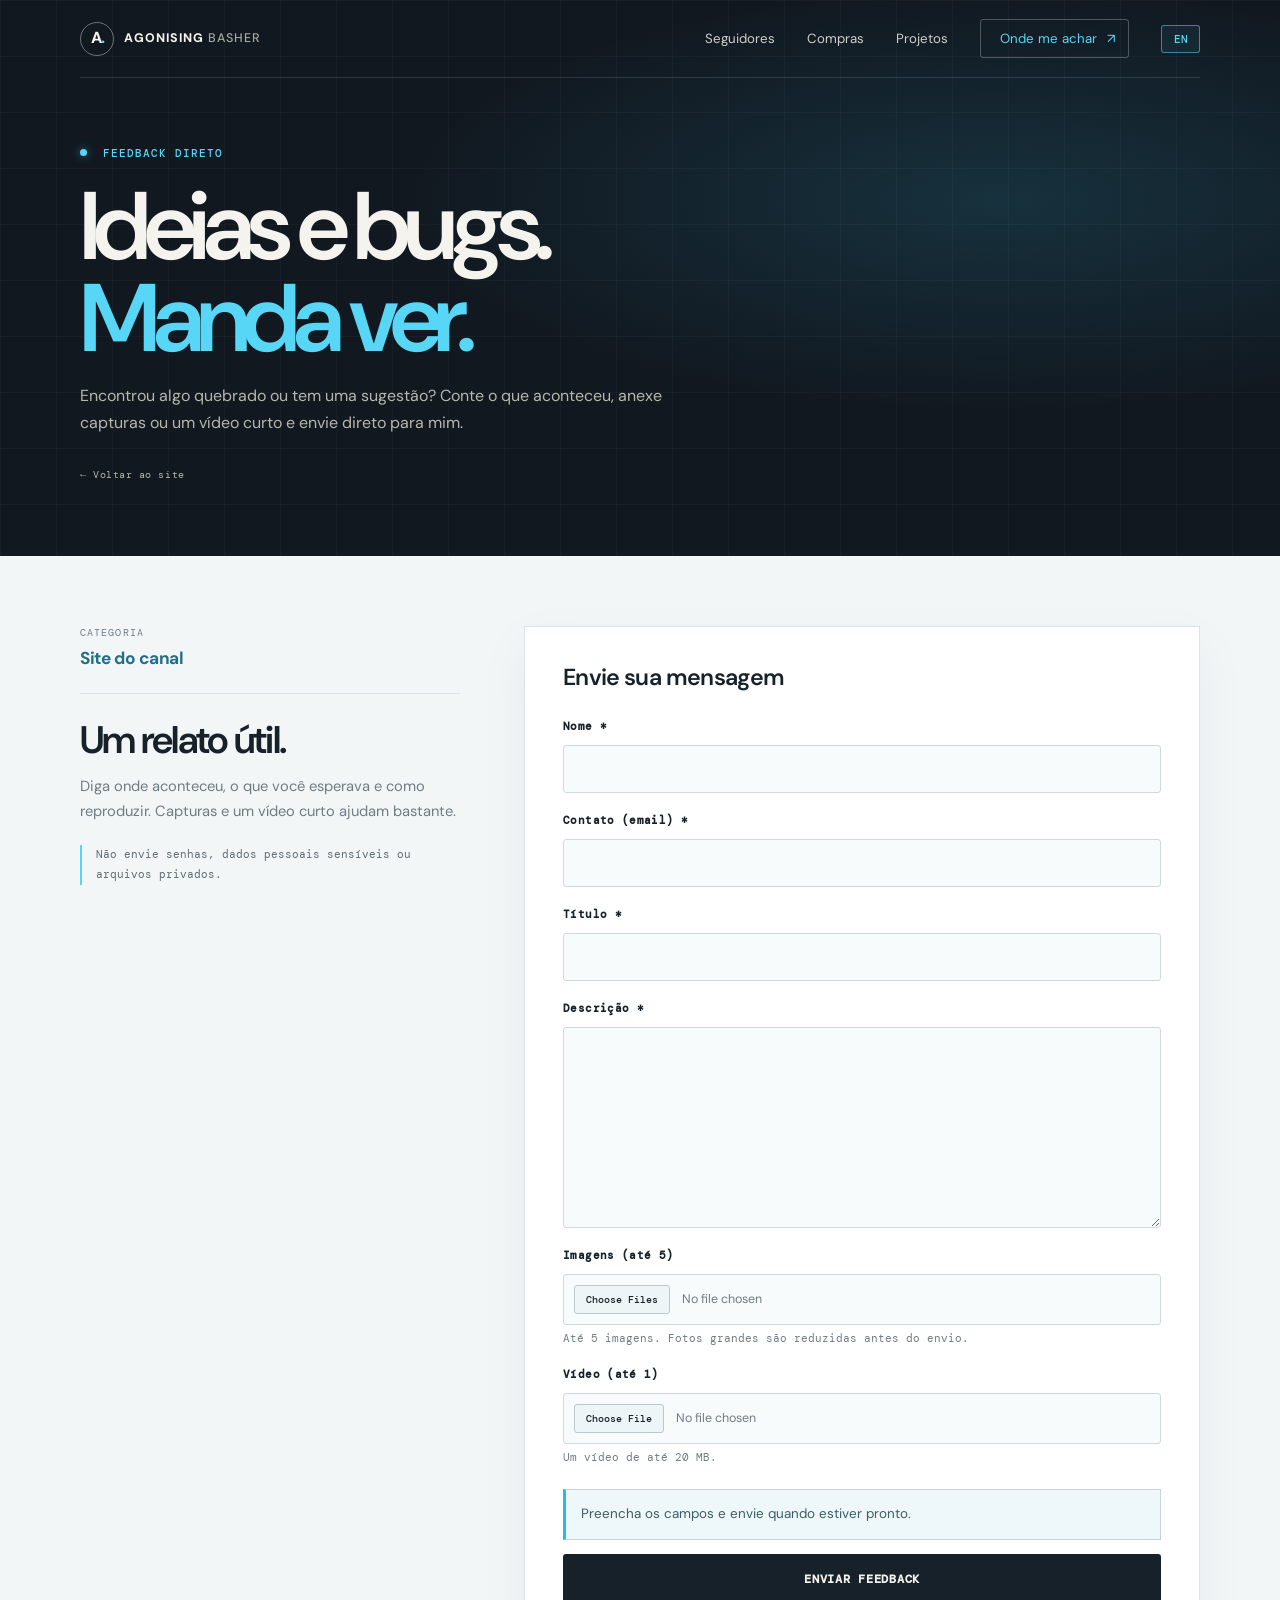
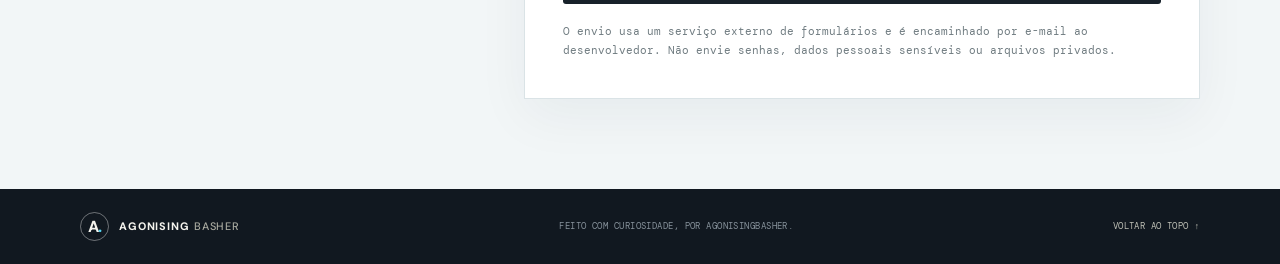
==== feedback.html @ 6082bfa1 "Site do canal: status e seguidores ao vivo, links das plataformas e area de compras O site e a entra" ====
<!doctype html>
<html lang="pt-BR">
<head>
  <meta charset="utf-8">
  <meta name="viewport" content="width=device-width, initial-scale=1">
  <meta name="theme-color" content="#111820">
  <meta name="description" content="Envie feedback, sugestões ou relatos de bugs do site do canal AgonisingBasher." data-i18n-content="feedbackMetaDescription">
  <title>Feedback e bugs | AgonisingBasher</title>
  <link rel="icon" type="image/png" sizes="300x300" href="assets/avatar-300x300.png">
  <link rel="apple-touch-icon" href="assets/avatar-300x300.png">
  <link rel="stylesheet" href="style.css">
  <link rel="stylesheet" href="twitch.css">
  <link rel="stylesheet" href="feedback.css">
  <script src="script.js" defer></script>
  <script src="feedback-form.js?v=2026.10.31.1" defer></script>
</head>
<body class="feedback-page">
  <header class="site-header">
    <div class="container header-inner">
      <a class="brand" href="index.html" data-lang-link aria-label="AgonisingBasher, início" data-i18n-aria-label="brandAria">
        <span class="brand-mark" aria-hidden="true">A<span>.</span></span>
        <span>AGONISING<span class="brand-light">BASHER</span></span>
      </a>
      <nav class="main-nav" aria-label="Navegação principal" data-i18n-aria-label="navLabel">
        <a href="index.html#meta" data-lang-link data-i18n="navGoal">Seguidores</a>
        <a href="index.html#compras" data-lang-link data-i18n="navShop">Compras</a>
        <a href="index.html#portfolio" data-lang-link data-i18n="navPortfolio">Projetos</a>
        <a class="nav-contact" href="index.html#conectar" data-lang-link><span data-i18n="navConnect">Onde me achar</span> <span aria-hidden="true">↗</span></a>
        <button class="language-toggle" type="button" data-lang-toggle aria-label="Switch to English" title="Switch to English">EN</button>
      </nav>
    </div>
  </header>

  <main>
    <section class="feedback-hero">
      <div class="container">
        <p class="eyebrow"><span class="status-dot"></span> <span data-i18n="feedbackEyebrow">FEEDBACK DIRETO</span></p>
        <h1 data-i18n="feedbackHeading">Ideias e bugs.<br><span>Manda ver.</span></h1>
        <p class="hero-description" data-i18n="feedbackIntro">Encontrou algo quebrado ou tem uma sugestão? Conte o que aconteceu, anexe capturas ou um vídeo curto e envie direto para mim.</p>
        <a class="feedback-back" href="index.html" data-lang-link data-i18n="feedbackBack">← Voltar ao site</a>
      </div>
    </section>

    <section class="feedback-body">
      <div class="container feedback-grid">
        <aside class="feedback-aside">
          <p class="feedback-category"><span data-i18n="feedbackCategoryLabel">Categoria</span><strong id="feedback-category-value">Site do canal</strong></p>
          <h2 data-i18n="feedbackAsideTitle">Um relato útil.</h2>
          <p data-i18n="feedbackAsideText">Diga onde aconteceu, o que você esperava e como reproduzir. Capturas e um vídeo curto ajudam bastante.</p>
          <p class="feedback-aside-note" data-i18n="feedbackAsideNote">Não envie senhas, dados pessoais sensíveis ou arquivos privados.</p>
        </aside>

        <form id="feedback-form" class="feedback-form" method="post" enctype="multipart/form-data" action="#">
          <h2 data-i18n="feedbackFormTitle">Envie sua mensagem</h2>
          <input type="hidden" name="category" id="feedback-category" value="Site do canal">
          <input type="hidden" name="language" id="feedback-language" value="Português (Brasil)">
          <div class="feedback-honeypot" aria-hidden="true">
            <label for="feedback-website">Website</label>
            <input id="feedback-website" name="website" type="text" tabindex="-1" autocomplete="off">
          </div>

          <label for="feedback-name" data-i18n="feedbackNameLabel">Nome *</label>
          <input id="feedback-name" name="name" type="text" autocomplete="name" maxlength="120" required>

          <label for="feedback-email" data-i18n="feedbackEmailLabel">Contato (email) *</label>
          <input id="feedback-email" name="email" type="email" autocomplete="email" maxlength="254" required>

          <label for="feedback-title" data-i18n="feedbackTitleLabel">Título *</label>
          <input id="feedback-title" name="title" type="text" maxlength="160" required>

          <label for="feedback-description" data-i18n="feedbackDescriptionLabel">Descrição *</label>
          <textarea id="feedback-description" name="description" rows="7" maxlength="10000" required></textarea>

          <label for="feedback-images" data-i18n="feedbackImagesLabel">Imagens (até 5)</label>
          <input id="feedback-images" name="attachments[]" type="file" accept="image/*" multiple aria-describedby="feedback-images-hint">
          <small class="feedback-hint" id="feedback-images-hint" data-i18n="feedbackImagesHint">Até 5 imagens. Fotos grandes são reduzidas antes do envio.</small>

          <label for="feedback-video" data-i18n="feedbackVideoLabel">Vídeo (até 1)</label>
          <input id="feedback-video" name="attachments[]" type="file" accept="video/*" aria-describedby="feedback-video-hint">
          <small class="feedback-hint" id="feedback-video-hint" data-i18n="feedbackVideoHint">Um vídeo de até 20 MB.</small>

          <progress class="feedback-progress" id="feedback-progress" max="100" value="0" hidden></progress>
          <p id="feedback-status" class="feedback-status" role="status" aria-live="polite" data-state="info">Preencha os campos e envie quando estiver pronto.</p>
          <button class="feedback-submit" type="submit" data-i18n="feedbackSubmit">Enviar feedback</button>
          <p class="feedback-privacy" data-i18n="feedbackPrivacy">O envio usa um serviço externo de formulários e é encaminhado por e-mail ao desenvolvedor. Não envie senhas, dados pessoais sensíveis ou arquivos privados.</p>
        </form>
      </div>
    </section>
  </main>

  <footer class="site-footer">
    <div class="container footer-inner">
      <a class="brand footer-brand" href="index.html" data-lang-link><span class="brand-mark" aria-hidden="true">A<span>.</span></span><span>AGONISING<span class="brand-light">BASHER</span></span></a>
      <span data-i18n="footerCredit">FEITO COM CURIOSIDADE, POR AGONISINGBASHER.</span>
      <a class="footer-feedback" href="index.html" data-lang-link data-i18n="backToTop">VOLTAR AO TOPO ↑</a>
    </div>
  </footer>
</body>
</html>
---- style.css ----
@import url("https://fonts.googleapis.com/css2?family=DM+Mono:wght@400;500&family=DM+Sans:wght@400;500;600;700;800&display=swap");

:root {
  color-scheme: light;
  --ink: #17212a;
  --paper: #f2f6f7;
  --muted: #707c81;
  --line: #dae3e6;
  --cyan: #57d7f5;
  --green: #236d87;
  --mono: "DM Mono", "Courier New", monospace;
  --sans: "DM Sans", "Segoe UI", sans-serif;

  /* Medido nas artes do canal (amostragem de pixels), nao chute. */
  --ag-neon: #23DBF3;
  --ag-neon-bright: #1BEBFB;
  --ag-neon-deep: #2BA3E3;
  --ag-navy: #1B2333;
  --ag-navy-2: #333B53;
  --ag-navy-3: #43536B;
  --ag-void: #0E0E10;
  --ag-on-void: #EFEFF1;
  --ag-offline-paper: #E3E3DB;
  --ag-purple: #9147FF;
  --ag-purple-soft: #BF94FF;

  /* Apelidos de banda. Os padroes SAO os valores claros, entao qualquer
     secao sem classe de banda renderiza identica ao original. */
  --band-bg: var(--paper);
  --band-fg: var(--ink);
  --band-muted: var(--muted);
  --band-hairline: var(--line);
  --band-accent: var(--cyan);
  --band-grid: #17212a0a;
  --band-fill: #fbfdfd;
}

.band--dark {
  --band-bg: #111820;
  --band-fg: #f4f3ed;
  --band-muted: #a8b2c4;
  --band-hairline: #ffffff22;
  --band-accent: var(--ag-neon);
  --band-grid: #ffffff08;
  --band-fill: #161d27;
  background: var(--band-bg);
  color: var(--band-fg);
}

.band--navy {
  --band-bg: var(--ag-navy);
  --band-fg: var(--ag-on-void);
  --band-muted: #a8b2c4;
  --band-hairline: #ffffff22;
  --band-accent: var(--ag-neon-bright);
  --band-grid: #ffffff08;
  --band-fill: var(--ag-navy-2);
  background: var(--band-bg);
  color: var(--band-fg);
}

* { box-sizing: border-box; }
html { scroll-behavior: smooth; scroll-padding-top: 76px; }
body { margin: 0; background: var(--paper); color: var(--ink); font-family: var(--sans); line-height: 1.65; }
a { color: inherit; }
a:focus-visible { outline: 3px solid #28bce5; outline-offset: 4px; }
img { max-width: 100%; }
.container { width: min(1120px, calc(100% - 48px)); margin-inline: auto; }
.site-header { position: absolute; z-index: 2; top: 0; right: 0; left: 0; color: #f4f3ed; }
.header-inner, .main-nav, .brand { display: flex; align-items: center; }
.header-inner { min-height: 78px; justify-content: space-between; border-bottom: 1px solid #ffffff20; }
.brand { gap: 10px; color: inherit; font-size: .78rem; font-weight: 800; letter-spacing: .08em; text-decoration: none; }
.brand-mark { display: inline-flex; width: 34px; height: 34px; align-items: center; justify-content: center; border: 1px solid #ffffff62; border-radius: 50%; font-size: 1rem; letter-spacing: -.08em; }
.brand-mark span { color: var(--cyan); }
.brand-light { margin-left: 4px; color: #a8a99f; font-weight: 500; }
.main-nav { gap: 32px; font-size: .83rem; }
.main-nav a { color: #d0d0c9; text-decoration: none; transition: color .2s ease; }
.main-nav a:hover { color: var(--cyan); }
.main-nav .nav-contact { padding: 8px 13px; border: 1px solid #ffffff42; border-radius: 3px; color: #fff; }
.nav-contact span { margin-left: 6px; color: var(--cyan); }
.main-nav .language-toggle { min-width: 39px; padding: 6px 8px; border: 1px solid #57d7f588; border-radius: 3px; background: #57d7f510; color: var(--cyan); cursor: pointer; font: 500 .7rem var(--mono); transition: background .2s ease, color .2s ease; }
.main-nav .language-toggle:hover { background: var(--cyan); color: #10212a; }
.main-nav .language-toggle:focus-visible { outline: 2px solid var(--cyan); outline-offset: 3px; }
.hero { position: relative; overflow: hidden; min-height: 645px; padding: 146px 0 0; background: var(--band-bg); color: var(--band-fg); }
.hero::after { position: absolute; inset: 0; background: radial-gradient(ellipse at 72% 43%, #38c9ef20, transparent 40%); content: ""; pointer-events: none; }
.hero-grid { position: absolute; inset: 0; background-image: linear-gradient(#ffffff08 1px, transparent 1px), linear-gradient(90deg, #ffffff08 1px, transparent 1px); background-size: 56px 56px; mask-image: linear-gradient(90deg, transparent, #000 55%, #000); opacity: .5; }
.hero-inner { position: relative; z-index: 1; display: grid; grid-template-columns: 1fr .88fr; align-items: center; gap: 38px; min-height: 405px; }
.hero-band { background: var(--band-bg); color: var(--band-fg); }
.eyebrow { margin: 0; color: var(--band-accent); font: 500 .7rem/1.6 var(--mono); letter-spacing: .09em; text-transform: uppercase; }
.status-dot { display: inline-block; width: 7px; height: 7px; margin: 0 8px 1px 0; border-radius: 50%; background: var(--band-accent); box-shadow: 0 0 10px #57d7f588; }
.band--dark .status-dot, .band--navy .status-dot { box-shadow: 0 0 10px #23dbf388; }
h1, h2, h3, p { margin-top: 0; }
.hero h1 { margin: 20px 0 18px; font-size: clamp(3.5rem, 7.3vw, 6rem); font-weight: 600; letter-spacing: -.075em; line-height: .98; }
.hero h1 span { color: var(--band-accent); }
.hero-description { max-width: 420px; margin-bottom: 29px; color: #b7b8ad; font-size: 1.05rem; }
.hero-actions { display: flex; align-items: center; gap: 25px; }
.button { display: inline-flex; min-height: 46px; align-items: center; justify-content: center; gap: 14px; padding: 10px 16px; border: 1px solid transparent; border-radius: 3px; font-size: .83rem; font-weight: 700; text-decoration: none; transition: transform .2s ease, background .2s ease; }
.button:hover { transform: translateY(-2px); }
.button-primary { background: var(--cyan); color: #10212a; }
.button-primary:hover { background: #86e8fa; }
.text-link { color: #d6d6ce; font-size: .82rem; text-decoration: none; }
.text-link span { margin-left: 5px; color: var(--band-accent); }
.hero-art { position: relative; display: grid; min-height: 380px; place-items: center; }
.art-orbit { position: absolute; width: 310px; height: 310px; border: 1px solid #57d7f526; border-radius: 50%; }
.orbit-two { width: 390px; height: 390px; border-color: #ffffff12; }
.art-card { position: relative; z-index: 1; width: min(100%, 350px); padding: 19px 20px 14px; border: 1px solid #ffffff2c; border-radius: 4px; background: #1a1c17ed; box-shadow: 0 24px 80px #0008; transform: rotate(2deg); }
.art-card-label, .art-card-footer { display: flex; justify-content: space-between; color: #909188; font: .65rem var(--mono); letter-spacing: .06em; }
.art-card-label span { color: #f18472; }
.art-terminal { padding: 29px 0 30px; font: .75rem/2.2 var(--mono); }
.art-terminal p { margin: 0; color: #dadbd0; }
.art-terminal p > span:first-child { margin-right: 14px; color: #73766b; }
.terminal-ok { color: var(--band-accent); }
.art-terminal .terminal-result { padding-top: 7px; color: var(--band-accent); }
.terminal-arrow { margin-right: 7px; }
.cursor { display: inline-block; width: 6px; height: 12px; margin-left: 5px; background: var(--band-accent); vertical-align: -2px; animation: blink 1.1s steps(2, start) infinite; }
@keyframes blink { to { visibility: hidden; } }
.art-card-footer { padding-top: 12px; border-top: 1px solid #ffffff20; font-size: .57rem; }
.art-sticker { position: absolute; z-index: 1; right: -3px; bottom: 31px; display: grid; width: 102px; height: 102px; align-content: center; justify-items: center; border: 1px solid #111820; border-radius: 50%; background: var(--band-accent); color: var(--ink); font-size: .7rem; line-height: 1.4; text-align: center; transform: rotate(10deg); }
.art-sticker strong { font-size: .75rem; }
.art-spark { position: absolute; color: var(--band-accent); }
.spark-one { top: 31px; right: 55px; font-size: 2rem; }
.spark-two { bottom: 67px; left: 17px; font-size: 1.8rem; }
.art-coordinate { position: absolute; top: 12px; left: -5px; color: #77796d; font: .57rem var(--mono); }
.hero-bottom { position: relative; z-index: 1; display: flex; min-height: 65px; align-items: center; justify-content: space-between; border-top: 1px solid var(--band-hairline); color: #888a80; font: .6rem var(--mono); letter-spacing: .08em; }
.hero-bottom a { color: #c3c4ba; text-decoration: none; }
.hero-bottom a span { margin-left: 8px; color: var(--band-accent); }
.section-pad { padding: 105px 0; }
.projects { background: var(--paper); }
.section-heading { display: flex; align-items: end; justify-content: space-between; gap: 45px; margin-bottom: 37px; }
.eyebrow-dark { color: #247c98; }
h2 { margin: 10px 0 0; font-size: clamp(2.1rem, 4vw, 3.25rem); font-weight: 600; letter-spacing: -.06em; line-height: 1.1; }
.heading-period { color: #229ac0; }
.section-intro { max-width: 345px; margin: 0 0 5px; color: var(--muted); font-size: .9rem; }
.project-grid { display: grid; grid-template-columns: repeat(2, minmax(0, 1fr)); gap: 22px; }
.project-card { overflow: hidden; border: 1px solid var(--line); border-radius: 5px; background: #fbfdfd; }
.project-image { position: relative; display: block; overflow: hidden; height: 250px; background: #252a20; }
.project-image img { display: block; width: 100%; height: 100%; object-fit: cover; transition: transform .45s ease; }
.project-image:hover img { transform: scale(1.04); }
.project-image::after { position: absolute; inset: 45% 0 0; background: linear-gradient(transparent, #1118); content: ""; }
.project-image-tag { position: absolute; z-index: 1; bottom: 15px; left: 17px; padding: 5px 8px; background: #111820db; color: #f4f3ed; font: .58rem var(--mono); letter-spacing: .07em; }
.image-arrow { position: absolute; z-index: 1; top: 14px; right: 14px; display: grid; width: 34px; height: 34px; place-items: center; border: 1px solid #ffffff8c; border-radius: 50%; background: #1118204a; color: white; }
.project-content { padding: 21px 21px 18px; }
.project-meta { display: flex; align-items: center; justify-content: space-between; gap: 10px; color: #85867d; font: .58rem var(--mono); letter-spacing: .04em; }
.project-status { display: inline-flex; align-items: center; gap: 6px; }
.project-status .status-indicator { width: 6px; height: 6px; flex: 0 0 6px; border-radius: 50%; }
.status-progress .status-indicator { background: #d49c38; }
.status-active .status-indicator { background: #71944a; }
.project-content h3 { margin: 17px 0 9px; font-size: 1.5rem; font-weight: 600; letter-spacing: -.05em; }
.project-content h3 span { color: #74756c; font-size: 1rem; font-weight: 400; }
.project-content > p { min-height: 74px; margin-bottom: 17px; color: #717269; font-size: .83rem; line-height: 1.7; }
.project-bottom { display: flex; flex-wrap: wrap; align-items: center; justify-content: space-between; gap: 12px; padding-top: 14px; border-top: 1px solid var(--line); }
.tag-list { display: flex; flex-wrap: wrap; gap: 6px; }
.tag-list span { padding: 4px 7px; border: 1px solid #e3e3d9; border-radius: 2px; color: #696b60; font: .58rem var(--mono); }
.project-link { color: #3d5129; font-size: .77rem; font-weight: 700; text-decoration: none; }
.project-link span { margin-left: 4px; }
.next-project { display: flex; align-items: center; gap: 16px; margin-top: 20px; padding: 17px 20px; border: 1px dashed #c7c9bb; border-radius: 4px; color: #76786f; font-size: .78rem; text-decoration: none; transition: border-color .2s ease, background .2s ease; }
.next-project:hover { border-color: #879c59; background: #ffffff80; }
.next-icon { display: grid; width: 34px; height: 34px; flex: 0 0 auto; place-items: center; border: 1px solid #d7d9cd; border-radius: 50%; color: #677b46; font-size: 1.1rem; }
.next-project strong { color: var(--ink); font-weight: 700; }
.next-arrow { margin-left: auto; color: #677b46; }
.about { background: #e8f0f2; }
.about-layout { display: grid; grid-template-columns: .85fr 1fr; align-items: center; gap: 90px; }
.about-visual { position: relative; display: grid; min-height: 370px; place-items: center; }
.about-circle { position: absolute; width: 270px; height: 270px; border-radius: 50%; }
.circle-back { border: 1px solid #75835c66; transform: translate(23px, -15px); }
.circle-front { overflow: hidden; display: flex; align-items: center; justify-content: center; border: 4px solid #f2f6f7; background: #20b8e3; box-shadow: 0 0 0 1px #50cce7; }
.profile-image { display: block; width: 100%; height: 100%; object-fit: cover; }
.about-orbit-label { position: absolute; top: 20px; left: 0; color: #7c826f; font: .59rem var(--mono); letter-spacing: .04em; transform: rotate(-9deg); }
.about-cross { position: absolute; right: 23px; bottom: 17px; color: #2486a4; font-size: 2rem; }
.about-copy h2 { margin: 14px 0 19px; }
.about-copy > p:not(.eyebrow) { color: #73746b; font-size: .87rem; }
.about-copy .about-lead { color: #3e4038 !important; font-size: 1.03rem !important; font-weight: 600; }
.about-interests { display: flex; flex-wrap: wrap; align-items: start; gap: 12px 24px; margin-top: 25px; padding-top: 17px; border-top: 1px solid #d0d1c5; }
.about-interests > span { color: #77796f; font: .6rem var(--mono); letter-spacing: .06em; }
.about-interests div { display: flex; flex-wrap: wrap; gap: 7px; }
.about-interests b { padding: 4px 8px; border: 1px solid #cdd0c2; border-radius: 2px; color: #515448; font-size: .65rem; font-weight: 500; }
/* O fundo vem da classe de banda (.band--navy), nao mais hardcoded aqui:
   como .connect vinha depois das bandas no arquivo, ela vencia o cascade. */
.connect { color: var(--band-fg); }
.connect-inner { max-width: 720px; }
.connect h2 { margin-top: 16px; font-size: clamp(2.25rem, 5.4vw, 4.2rem); }
.connect h2 > span { color: var(--band-accent); }
.connect-copy { margin: 17px 0 31px; color: var(--band-muted); font-size: .9rem; }
.social-links { border-top: 1px solid var(--band-hairline); }
.social-links a { display: flex; justify-content: space-between; gap: 20px; padding: 14px 2px; border-bottom: 1px solid var(--band-hairline); color: var(--band-muted); font-size: .8rem; text-decoration: none; transition: color .2s ease, padding .2s ease; }
.social-links a:hover { padding-inline: 7px; color: var(--band-accent); }
.social-links a > span:first-child { color: var(--band-fg); font-weight: 600; }
.social-links b { margin-left: 8px; color: var(--band-accent); font-weight: 400; }
.site-footer { background: #111820; color: #87929b; }
.footer-inner { display: flex; min-height: 75px; align-items: center; justify-content: space-between; gap: 20px; font: .55rem var(--mono); letter-spacing: .05em; }
.footer-brand { color: #f4f3ed; font-family: var(--sans); font-size: .68rem; }
.footer-brand .brand-mark { width: 29px; height: 29px; }
.footer-inner > a:last-child { color: #bfc0b6; text-decoration: none; }
.footer-feedback { color: var(--cyan); text-decoration: none; }
.footer-feedback:hover { text-decoration: underline; }
.feedback-invite { margin: 26px 0 0; color: #9b9c93; font-size: .82rem; }
.feedback-invite a { color: var(--cyan); font-weight: 600; text-underline-offset: 4px; }

@media (max-width: 800px) {
  .hero { min-height: auto; padding-top: 125px; }
  .hero-inner { grid-template-columns: 1fr .8fr; gap: 15px; }
  .hero h1 { font-size: clamp(3.1rem, 8vw, 4.7rem); }
  .art-orbit { width: 230px; height: 230px; }
  .orbit-two { width: 285px; height: 285px; }
  .art-card { padding-inline: 15px; }
  .about-layout { gap: 45px; }
  .project-image { height: 205px; }
  .project-content { padding: 17px; }
}

@media (max-width: 620px) {
  html { scroll-padding-top: 20px; }
  .container { width: min(100% - 36px, 460px); }
  .header-inner { min-height: 68px; flex-wrap: wrap; gap: 7px; padding: 10px 0; }
  .brand { gap: 7px; font-size: .66rem; }
  .brand-mark { width: 30px; height: 30px; }
  .main-nav { width: 100%; justify-content: space-between; gap: 6px; font-size: .7rem; }
  .main-nav .nav-contact { padding: 5px 8px; }
  .main-nav .language-toggle { min-width: 34px; padding-inline: 5px; }
  .hero { padding-top: 115px; }
  .hero-inner { grid-template-columns: 1fr; gap: 0; }
  .hero h1 { font-size: clamp(3.35rem, 13vw, 5rem); }
  .hero-description { max-width: 350px; font-size: .95rem; }
  .hero-art { min-height: 300px; margin-top: 14px; }
  .art-card { width: min(85%, 340px); }
  .art-orbit { width: 240px; height: 240px; }
  .orbit-two { width: 300px; height: 300px; }
  .art-sticker { right: 1px; bottom: 22px; width: 85px; height: 85px; }
  .art-coordinate { top: 1px; left: 3px; }
  .hero-bottom { min-height: 57px; font-size: .51rem; }
  .section-pad { padding: 73px 0; }
  .section-heading { display: block; margin-bottom: 25px; }
  .section-intro { margin-top: 13px; }
  .project-grid { grid-template-columns: 1fr; gap: 15px; }
  .project-image { height: clamp(195px, 58vw, 270px); }
  .project-content > p { min-height: 0; }
  .next-project { padding: 14px 12px; font-size: .72rem; }
  .about-layout { grid-template-columns: 1fr; gap: 33px; }
  .about-visual { min-height: 285px; }
  .about-circle { width: 220px; height: 220px; }
  .about-caption { bottom: 29px; }
  .about-orbit-label { top: 4px; left: 7px; }
  .about-cross { right: 22px; bottom: 2px; }
  .connect h2 { font-size: clamp(2.15rem, 10vw, 3.2rem); }
  .footer-inner { min-height: 85px; flex-wrap: wrap; justify-content: space-between; gap: 8px 12px; padding-block: 16px; }
  .footer-inner > span { order: 1; width: 100%; font-size: .5rem; }
  .footer-brand { order: 0; }
  .footer-inner > a:last-child { order: 0; }
}

@media (max-width: 370px) {
  .container { width: calc(100% - 28px); }
  .brand { font-size: .59rem; }
  .hero-actions { flex-wrap: wrap; gap: 15px; }
  .project-meta { font-size: .51rem; }
}

@media (prefers-reduced-motion: reduce) {
  html { scroll-behavior: auto; }
  *, *::before, *::after { animation-duration: .01ms !important; animation-iteration-count: 1 !important; scroll-behavior: auto !important; transition-duration: .01ms !important; }
}
---- twitch.css ----
/* Componentes do hub do canal. Nada aqui redeclara os tokens do portfólio:
   consome --band-*, cujo padrao e a banda clara. */

/* ---- avatar ---- */
.ag-avatar {
  position: relative;
  display: grid;
  width: 236px;
  height: 236px;
  place-items: center;
}
.ag-avatar-ring {
  position: absolute;
  inset: 0;
  border: 1px solid color-mix(in srgb, var(--band-accent) 34%, transparent);
  border-radius: 50%;
}
.ag-avatar-ring.is-inner {
  inset: 18px;
  border-color: color-mix(in srgb, var(--band-accent) 18%, transparent);
}
.ag-avatar img {
  position: relative;
  z-index: 1;
  width: 168px;
  height: 168px;
  border: 3px solid var(--band-bg);
  border-radius: 50%;
  object-fit: cover;
  box-shadow: 0 0 0 1px var(--band-accent), 0 0 34px color-mix(in srgb, var(--band-accent) 45%, transparent);
  background: var(--ag-navy-2);
}

/* ---- badge de status ---- */
.ag-live-badge {
  display: inline-flex;
  align-items: center;
  gap: 9px;
  padding: 6px 11px;
  border: 1px solid var(--band-hairline);
  border-radius: 3px;
  font: 500 .68rem var(--mono);
  letter-spacing: .08em;
  text-transform: uppercase;
}
.ag-live-state { display: inline-flex; align-items: center; gap: 8px; }
.ag-live-state::before {
  width: 7px;
  height: 7px;
  border-radius: 50%;
  content: "";
  background: var(--band-muted);
}
/* Sem atributo (JS morto ou file://) o padrao visivel e OFFLINE. */
.ag-live-state.is-live, .ag-live-state.is-unknown { display: none; }
html[data-live-state="live"] .ag-live-state.is-live { display: inline-flex; }
html[data-live-state="live"] .ag-live-state.is-offline,
html[data-live-state="unknown"] .ag-live-state.is-offline { display: none; }
html[data-live-state="unknown"] .ag-live-state.is-unknown { display: inline-flex; }

.ag-live-state.is-live::before { background: var(--ag-neon); box-shadow: 0 0 10px var(--ag-neon); }
.ag-live-state.is-offline::before { background: var(--band-muted); }
.ag-live-state.is-unknown::before { background: #b98a3c; }

.ag-live-value { color: var(--band-accent); }
.ag-live-value:empty { display: none; }

/* So o rotulo "AO VIVO" pulsa; com movimento reduzido ele fica estatico. */
@media (prefers-reduced-motion: no-preference) {
  .ag-live-state.is-live { animation: ag-pulse 2.4s ease-in-out infinite; }
  @keyframes ag-pulse { 50% { opacity: .72; } }
}

/* ---- fundo da arte offline ---- */
.ag-offline-backdrop {
  position: absolute;
  inset: 0;
  background: url("assets/channel-offline-1920x1080.jpg") center 38% / cover no-repeat;
  opacity: .22;
  pointer-events: none;
}
html[data-live-state="live"] .ag-offline-backdrop,
html[data-live-state="unknown"] .ag-offline-backdrop { display: none; }

/* ---- faixa-banner (a costura entre dark e claro) ---- */
.ag-banner { margin: 0; padding: 0; }
.ag-banner img {
  display: block;
  width: 100%;
  height: auto;
  aspect-ratio: 1920 / 480;
  max-height: 340px;
  object-fit: cover;
}

/* ---- medidor de meta ---- */
.ag-meter { display: grid; gap: 13px; }
.ag-meter-numbers { display: flex; flex-wrap: wrap; align-items: baseline; gap: 10px 22px; }
.ag-meter-count { font: 500 clamp(2.4rem, 6vw, 4.2rem)/1 var(--mono); letter-spacing: -.04em; color: var(--green); }
.ag-meter-of { color: var(--muted); font: 500 .82rem var(--mono); }
.ag-meter-chip {
  padding: 5px 9px;
  border: 1px solid var(--line);
  border-radius: 3px;
  color: var(--green);
  background: #eef5f6;
  font: 500 .7rem var(--mono);
  letter-spacing: .05em;
}
.ag-meter-track {
  position: relative;
  height: 12px;
  border: 1px solid var(--line);
  border-radius: 3px;
  background: #eef5f6;
  overflow: hidden;
}
.ag-meter-fill {
  position: absolute;
  inset: 0;
  transform-origin: left center;
  transform: scaleX(var(--ag-goal-progress, .981));
  background: linear-gradient(90deg, var(--cyan), var(--green));
}
.ag-meter-tick {
  position: absolute;
  top: -4px;
  right: 0;
  bottom: -4px;
  width: 2px;
  background: var(--green);
}
.ag-meter-caption { display: flex; justify-content: space-between; gap: 12px; color: var(--muted); font: .62rem var(--mono); letter-spacing: .06em; text-transform: uppercase; }
.ag-meter-note { max-width: 640px; margin: 22px 0 0; color: var(--muted); font-size: .78rem; }

@media (prefers-reduced-motion: no-preference) {
  .ag-meter-fill { transition: transform .5s ease; }
}

/* ---- linhas de link ---- */
.ag-link-handle { color: var(--band-muted); font: .72rem var(--mono); }
.ag-link-arrow { color: var(--band-accent); }
.ag-link-note { margin-left: 7px; color: var(--band-muted); font-size: .68rem; }
.band--navy .social-links a:hover .ag-link-handle { color: var(--band-accent); }

/* ---- botao Seguir: unico lugar onde o roxo da Twitch aparece ---- */
.button--follow { background: var(--ag-purple); color: #efeff1; }
.button--follow:hover { background: var(--ag-purple-soft); color: #17102a; }
.button--ghost { border-color: var(--band-hairline); color: var(--band-fg); }
.button--ghost:hover { border-color: var(--band-accent); color: var(--band-accent); }

/* ---- metadados da live (aparecem so quando ao vivo) ---- */
.ag-live-meta { margin: 26px 0 0; display: grid; gap: 4px; }
.ag-live-meta-row { display: flex; gap: 14px; font: .72rem/2 var(--mono); color: var(--band-muted); }
.ag-live-meta-row dt { min-width: 92px; letter-spacing: .06em; text-transform: uppercase; }
.ag-live-meta-row dd { margin: 0; color: var(--band-fg); }
html:not([data-live-state="live"]) .ag-live-meta { display: none; }

.ag-since { margin: 18px 0 0; color: var(--band-muted); font: .62rem var(--mono); letter-spacing: .07em; text-transform: uppercase; }

/* ---- area de compras (banda clara, mesmo tom do about do portfolio) ---- */
.buys { background: #e8f0f2; }
.ag-shop-grid { display: grid; grid-template-columns: repeat(auto-fit, minmax(215px, 1fr)); gap: 12px; }
.ag-shop-tile {
  display: flex;
  align-items: center;
  justify-content: space-between;
  gap: 12px;
  padding: 17px 18px;
  border: 1px solid var(--line);
  border-radius: 4px;
  background: var(--band-fill);
  color: var(--ink);
  font-size: .84rem;
  font-weight: 600;
  text-decoration: none;
  transition: border-color .2s ease, transform .2s ease;
}
.ag-shop-tile:hover { border-color: #229ac0; transform: translateY(-2px); }
.ag-shop-tile .ag-link-arrow { color: #247c98; }

.ag-book {
  display: grid;
  max-width: 780px;
  gap: 13px;
  margin-top: 28px;
  padding: 27px;
  border: 1px dashed #c7c9bb;
  border-radius: 5px;
  background: var(--band-fill);
}
.ag-book h3 { margin: 0; font-size: clamp(1.5rem, 3.4vw, 2.2rem); font-weight: 600; letter-spacing: -.045em; }
.ag-book-desc { margin: 0; color: #717269; font-size: .86rem; line-height: 1.75; }
.ag-book .button { justify-self: start; }
.shop-note { max-width: 660px; margin: 24px 0 0; color: var(--muted); font-size: .78rem; }

@media (max-width: 620px) {
  /* Com 5 itens no nav, sem isto o flex encolhe os links e quebra o texto
     dentro do rotulo. Melhor a linha inteira descer. */
  .main-nav { flex-wrap: wrap; row-gap: 8px; }
  .main-nav a { white-space: nowrap; }
  .ag-avatar { width: 190px; height: 190px; }
  .ag-avatar img { width: 138px; height: 138px; }
  .ag-live-meta-row { flex-direction: column; gap: 2px; }
  /* A 1920/480 natural ficaria com ~130px de altura no celular e a arte nao se le.
     Relacao mais alta recorta as laterais e mantem o banner legivel. */
  .ag-banner img { aspect-ratio: 1920 / 560; max-height: 220px; }
}
---- feedback.css ----
.feedback-page { background: var(--paper); }
.feedback-hero {
  position: relative;
  overflow: hidden;
  padding: 145px 0 70px;
  background: #111820;
  color: #f4f3ed;
}
.feedback-hero::after {
  position: absolute;
  inset: 0;
  background:
    linear-gradient(#ffffff07 1px, transparent 1px),
    linear-gradient(90deg, #ffffff07 1px, transparent 1px),
    radial-gradient(ellipse at 78% 36%, #38c9ef24, transparent 42%);
  background-size: 56px 56px, 56px 56px, auto;
  content: "";
  pointer-events: none;
}
.feedback-hero .container { position: relative; z-index: 1; }
.feedback-hero .eyebrow { color: var(--cyan); }
.feedback-hero h1 {
  max-width: 850px;
  margin: 18px 0 18px;
  font-size: clamp(3.2rem, 7.5vw, 6.2rem);
  font-weight: 600;
  letter-spacing: -.075em;
  line-height: .96;
}
.feedback-hero h1 span { color: var(--cyan); }
.feedback-hero .hero-description { max-width: 610px; margin-bottom: 24px; color: #b7b8ad; font-size: 1rem; }
.feedback-back {
  display: inline-block;
  color: #b7b8ad;
  font: .65rem var(--mono);
  letter-spacing: .05em;
  text-decoration: none;
}
.feedback-back:hover { color: var(--cyan); }
.feedback-body { padding: 70px 0 90px; }
.feedback-grid {
  display: grid;
  grid-template-columns: .72fr 1.28fr;
  align-items: start;
  gap: clamp(30px, 5vw, 64px);
}
.feedback-aside { position: sticky; top: 30px; }
.feedback-category {
  display: flex;
  flex-direction: column;
  gap: 5px;
  margin: 0;
  padding-bottom: 20px;
  border-bottom: 1px solid var(--line);
}
.feedback-category span { color: var(--muted); font: .62rem var(--mono); letter-spacing: .11em; text-transform: uppercase; }
.feedback-category strong { color: var(--green); font-size: 1.08rem; letter-spacing: -.02em; }
.feedback-aside h2 {
  margin: 26px 0 13px;
  font-size: clamp(1.9rem, 3vw, 2.6rem);
  font-weight: 600;
  letter-spacing: -.045em;
  line-height: 1.08;
}
.feedback-aside p { color: var(--muted); font-size: .92rem; }
.feedback-aside .feedback-aside-note {
  margin-top: 22px;
  padding-left: 14px;
  border-left: 2px solid var(--cyan);
  color: #5f6c71;
  font: .69rem/1.8 var(--mono);
}
.feedback-form {
  display: grid;
  gap: 12px;
  padding: clamp(22px, 4vw, 38px);
  border: 1px solid var(--line);
  background: #fff;
  box-shadow: 0 18px 50px #16313b0d;
}
.feedback-form h2 { margin: 0 0 8px; font-size: 1.45rem; font-weight: 600; letter-spacing: -.035em; }
.feedback-form label { margin-top: 8px; color: var(--ink); font: 600 .7rem var(--mono); letter-spacing: .03em; }
.feedback-form input,
.feedback-form textarea {
  width: 100%;
  min-height: 48px;
  padding: 12px 13px;
  border: 1px solid #cfdadd;
  border-radius: 3px;
  background: #f8fbfb;
  color: var(--ink);
  font: .92rem var(--sans);
}
.feedback-form textarea { min-height: 160px; resize: vertical; line-height: 1.7; }
.feedback-form input:focus-visible,
.feedback-form textarea:focus-visible { outline: 2px solid #28bce5; outline-offset: 2px; }
.feedback-form input[type=file] { padding: 10px; color: var(--muted); font: .78rem var(--sans); }
.feedback-form input[type=file]::file-selector-button {
  margin-right: 12px;
  padding: 7px 11px;
  border: 1px solid #b9c9cd;
  border-radius: 3px;
  background: #eef5f6;
  color: var(--ink);
  font: 500 .65rem var(--mono);
  cursor: pointer;
}
.feedback-hint { margin-top: -7px; color: var(--muted); font: .68rem/1.6 var(--mono); }
.feedback-honeypot { position: absolute; left: -10000px; width: 1px; height: 1px; overflow: hidden; }
.feedback-progress {
  width: 100%;
  height: 10px;
  margin-top: 8px;
  border: 1px solid #c5d4d8;
  border-radius: 3px;
  background: #f8fbfb;
  accent-color: #28bce5;
}
.feedback-progress[hidden] { display: none; }
.feedback-status {
  margin: 10px 0 2px;
  padding: 13px 15px;
  border: 1px solid #c5d4d8;
  border-left: 3px solid #28bce5;
  background: #eef7f9;
  color: #3f5c63;
  font-size: .84rem;
  line-height: 1.7;
}
.feedback-status[data-state=error] { border-left-color: #c95d58; background: #fdf0ef; color: #8b3c38; }
.feedback-status[data-state=success] { border-left-color: #4e9c74; background: #eff8f2; color: #2f664a; }
.feedback-submit {
  min-height: 50px;
  border: 0;
  border-radius: 3px;
  background: var(--ink);
  color: #f4f3ed;
  font: 700 .75rem var(--mono);
  letter-spacing: .06em;
  text-transform: uppercase;
  cursor: pointer;
  transition: background .2s ease, transform .2s ease;
}
.feedback-submit:hover { background: var(--green); transform: translateY(-1px); }
.feedback-submit:disabled { opacity: .62; cursor: wait; transform: none; }
.feedback-privacy { margin: 6px 0 0; color: var(--muted); font: .68rem/1.75 var(--mono); }
@media (max-width: 850px) {
  .feedback-grid { grid-template-columns: 1fr; gap: 30px; }
  .feedback-aside { position: static; }
}
@media (max-width: 600px) {
  .feedback-hero { padding: 118px 0 52px; }
  .feedback-body { padding: 48px 0 64px; }
  .feedback-form { padding: 22px 18px; }
}
@media (prefers-reduced-motion: reduce) {
  .feedback-submit:hover { transform: none; }
}
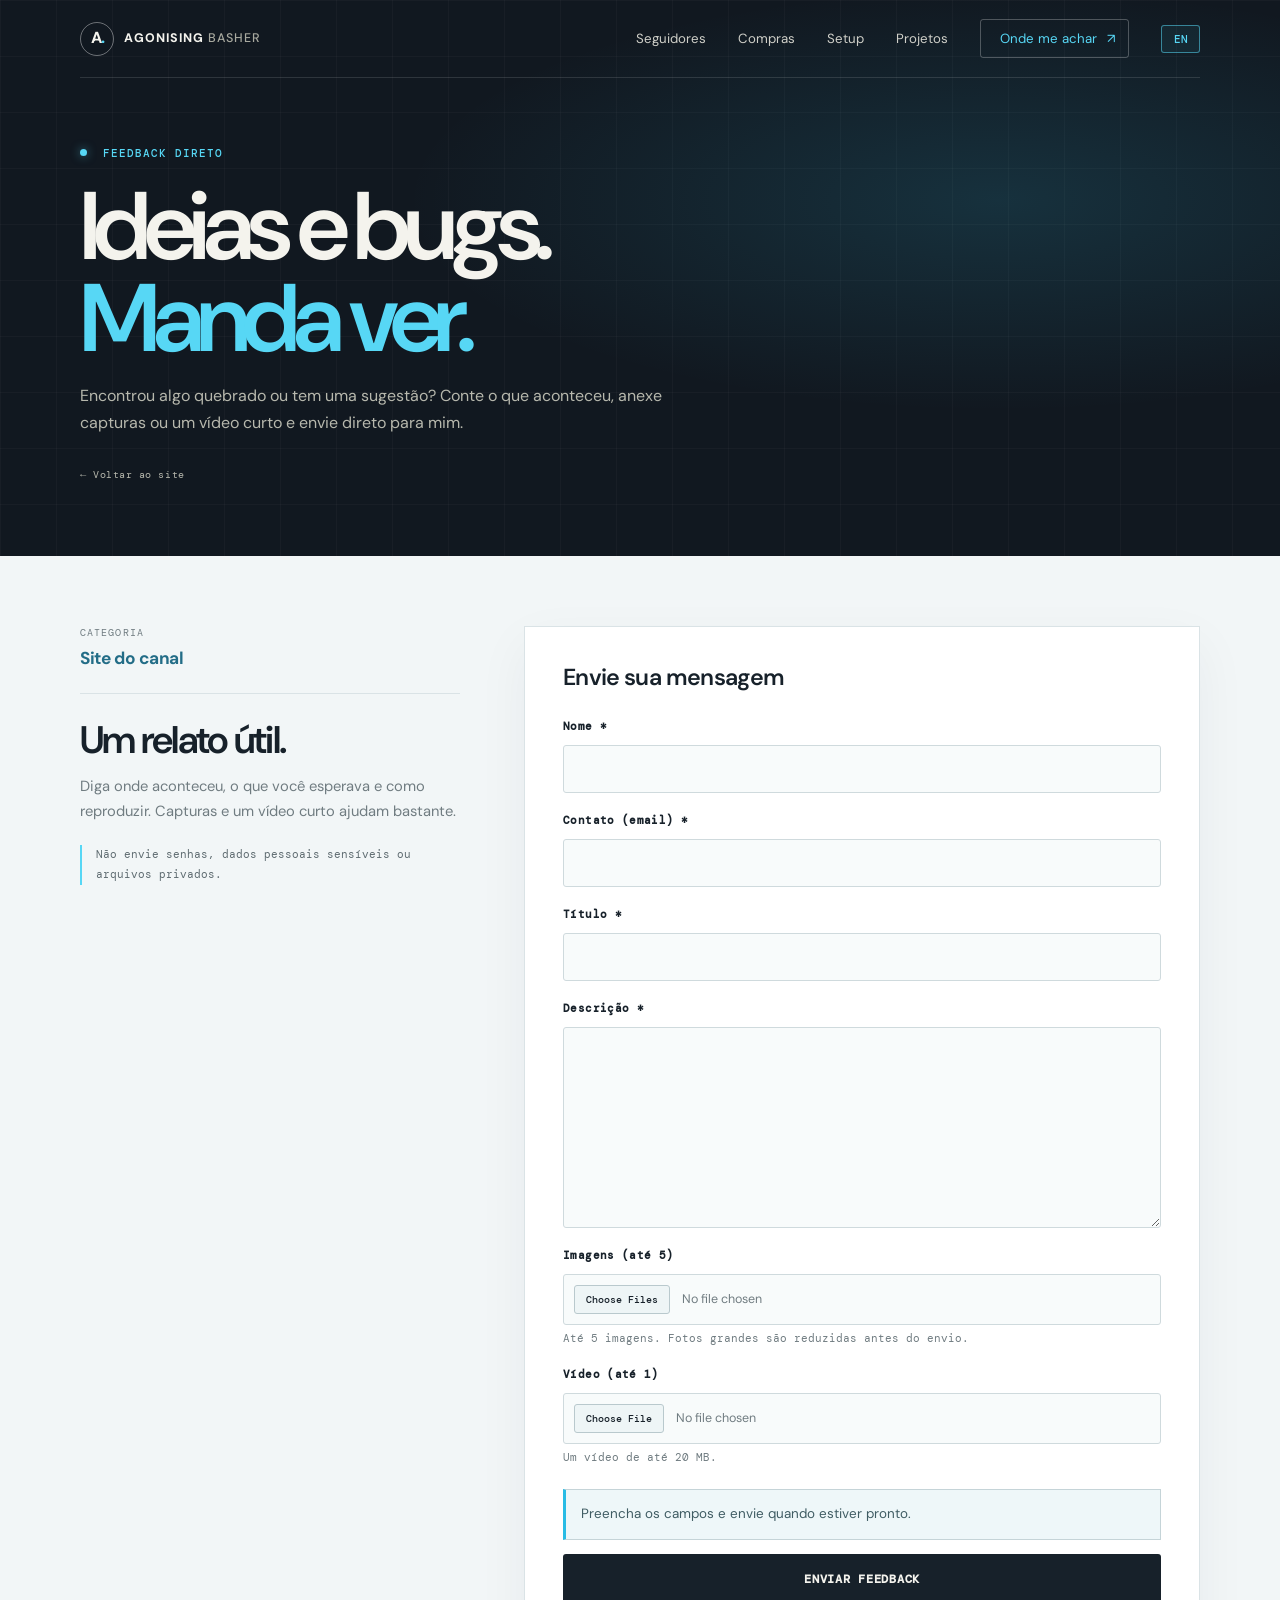
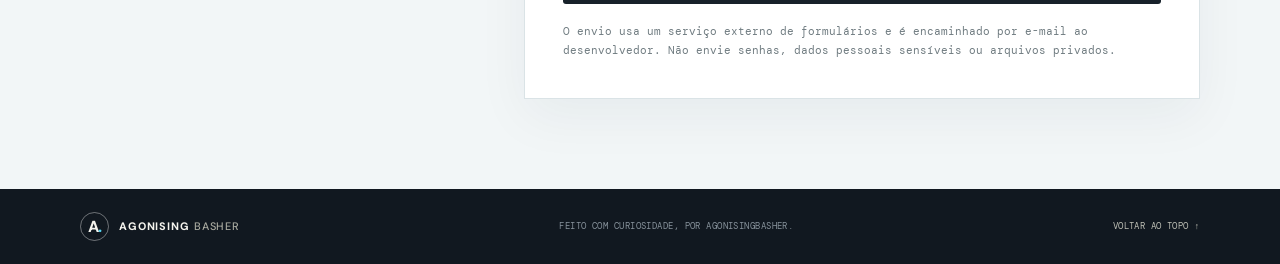
==== commit 1f7c7ad7: "Hero com estado ao vivo, secao Meu Setup e legibilidade medida - slot reservado no hero: titulo/jogo" ====
--- a/feedback.html
+++ b/feedback.html
@@ -24,6 +24,7 @@
       <nav class="main-nav" aria-label="Navegação principal" data-i18n-aria-label="navLabel">
         <a href="index.html#meta" data-lang-link data-i18n="navGoal">Seguidores</a>
         <a href="index.html#compras" data-lang-link data-i18n="navShop">Compras</a>
+        <a href="index.html#setup" data-lang-link data-i18n="navSetup">Setup</a>
         <a href="index.html#portfolio" data-lang-link data-i18n="navPortfolio">Projetos</a>
         <a class="nav-contact" href="index.html#conectar" data-lang-link><span data-i18n="navConnect">Onde me achar</span> <span aria-hidden="true">↗</span></a>
         <button class="language-toggle" type="button" data-lang-toggle aria-label="Switch to English" title="Switch to English">EN</button>
--- a/style.css
+++ b/style.css
@@ -23,6 +23,8 @@
   --ag-offline-paper: #E3E3DB;
   --ag-purple: #9147FF;
   --ag-purple-soft: #BF94FF;
+  /* Vermelho de "ao vivo" da propria Twitch; unico uso: o badge do hero. */
+  --ag-live-red: #EB102E;
 
   /* Apelidos de banda. Os padroes SAO os valores claros, entao qualquer
      secao sem classe de banda renderiza identica ao original. */
--- a/twitch.css
+++ b/twitch.css
@@ -43,7 +43,9 @@
   letter-spacing: .08em;
   text-transform: uppercase;
 }
-.ag-live-state { display: inline-flex; align-items: center; gap: 8px; }
+/* A pildora do estado tambem reserva o padding nos dois estados inativos: sem ela
+   o badge mediria 27px offline e 33px ao vivo e a copy do hero daria o pulo de novo. */
+.ag-live-state { display: inline-flex; align-items: center; gap: 8px; padding: 3px 8px; border-radius: 999px; }
 .ag-live-state::before {
   width: 7px;
   height: 7px;
@@ -58,29 +60,83 @@
 html[data-live-state="unknown"] .ag-live-state.is-offline { display: none; }
 html[data-live-state="unknown"] .ag-live-state.is-unknown { display: inline-flex; }
 
-.ag-live-state.is-live::before { background: var(--ag-neon); box-shadow: 0 0 10px var(--ag-neon); }
+/* O vermelho saturado do canal (#EB102E) como texto de 11px sobre o fundo escuro
+   mede 3,25:1 e reprova AA. No ar o rotulo vira pildora vermelha solida com texto
+   claro: 5,43:1 medidos no pior pixel da moldura mais clara que testamos. */
+.ag-live-state.is-live {
+  color: #fff1f2;
+  background: color-mix(in srgb, var(--ag-live-red) 82%, #240309);
+}
+.ag-live-state.is-live::before { background: #fff1f2; }
 .ag-live-state.is-offline::before { background: var(--band-muted); }
 .ag-live-state.is-unknown::before { background: #b98a3c; }
 
+/* O invólucro do badge acompanha o estado; o ROTULO troca de imediato, porque
+   dois textos cruzando no mesmo box geraria frame com os dois legiveis. */
+.ag-live-badge { transition: border-color .45s ease, background-color .45s ease; }
+html[data-live-state="live"] .ag-live-badge {
+  border-color: color-mix(in srgb, var(--ag-live-red) 52%, transparent);
+  background: color-mix(in srgb, var(--ag-live-red) 13%, transparent);
+}
+
 .ag-live-value { color: var(--band-accent); }
 .ag-live-value:empty { display: none; }
 
-/* So o rotulo "AO VIVO" pulsa; com movimento reduzido ele fica estatico. */
+/* A pulsacao passou da opacidade para o halo: opacidade .72 no vale da animacao
+   derrubava o contraste do rotulo para 2,14:1. O par texto/fundo da pildora
+   nunca muda de cor, entao o AA vale tambem no quadro mais fraco. */
 @media (prefers-reduced-motion: no-preference) {
-  .ag-live-state.is-live { animation: ag-pulse 2.4s ease-in-out infinite; }
-  @keyframes ag-pulse { 50% { opacity: .72; } }
-}
-
-/* ---- fundo da arte offline ---- */
-.ag-offline-backdrop {
+  .ag-live-state.is-live { animation: ag-live-halo 2.4s ease-in-out infinite; }
+  @keyframes ag-live-halo {
+    0%, 100% { box-shadow: 0 0 0 0 color-mix(in srgb, var(--ag-live-red) 30%, transparent); }
+    50% { box-shadow: 0 0 16px 2px color-mix(in srgb, var(--ag-live-red) 60%, transparent); }
+  }
+}
+
+/* ---- fundos do hero: arte offline e preview da stream ---- */
+/* Os dois empilhados, cruzando por opacidade: display:none mataria a transicao
+   suave entre estados, e o padrao sem atributo continua sendo a arte offline. */
+.ag-offline-backdrop,
+.ag-live-backdrop {
   position: absolute;
   inset: 0;
-  background: url("assets/channel-offline-1920x1080.jpg") center 38% / cover no-repeat;
-  opacity: .22;
+  background-position: center 38%;
+  background-size: cover;
+  background-repeat: no-repeat;
   pointer-events: none;
 }
+/* O scrim mora no background-image, nao na opacidade do elemento: a arte do canal e
+   clara (luminancia media .67, pico .97) e uma opacidade baixa deixava a copy sobre
+   pixels claros. Medido node a node: 4,64:1 no pior (a barra mono do rodape do hero)
+   ate 16,6:1 nos links da nav. */
+.ag-offline-backdrop {
+  background-image: linear-gradient(180deg, #111820f0, #111820e8 52%, #111820f7 92%, #111820fa),
+    url("assets/channel-offline-1920x1080.jpg");
+  opacity: 1;
+}
+/* A grade ciano do hero precisa pintar acima dos dois fundos, senao o scrim opaco a
+   apaga. Mesmo z-index da copy, mas vem antes no DOM: continua atras do texto. */
+.hero-grid { z-index: 1; }
+/* O preview da Twitch e 640x360: o scrim escuro por cima do frame e o blur leve
+   seguram a legibilidade. O mesmo gradiente do estado offline, para a banda de texto
+   nao clarear quando o canal entra ao vivo. */
+.ag-live-backdrop {
+  background-image: linear-gradient(180deg, #111820ea, #111820e0 46%, #111820f5), var(--ag-live-shot, none);
+  filter: blur(15px);
+  transform: scale(1.09);
+  opacity: 0;
+}
 html[data-live-state="live"] .ag-offline-backdrop,
-html[data-live-state="unknown"] .ag-offline-backdrop { display: none; }
+html[data-live-state="unknown"] .ag-offline-backdrop { opacity: 0; }
+html[data-live-state="live"] .ag-live-backdrop { opacity: 1; }
+
+@media (prefers-reduced-motion: no-preference) {
+  .ag-offline-backdrop, .ag-live-backdrop { transition: opacity 1.1s ease; }
+  /* visibility transiciona junto para o bloco continuar acessivel durante o fade de
+     entrada e sumir so quando o fade de saida termina. */
+  .ag-live-meta { transition: opacity .6s ease .25s, visibility .85s; }
+  .button--label-live, .button--label-follow { transition: opacity .4s ease, visibility .4s; }
+}
 
 /* ---- faixa-banner (a costura entre dark e claro) ---- */
 .ag-banner { margin: 0; padding: 0; }
@@ -149,12 +205,27 @@
 .button--ghost { border-color: var(--band-hairline); color: var(--band-fg); }
 .button--ghost:hover { border-color: var(--band-accent); color: var(--band-accent); }
 
-/* ---- metadados da live (aparecem so quando ao vivo) ---- */
-.ag-live-meta { margin: 26px 0 0; display: grid; gap: 4px; }
-.ag-live-meta-row { display: flex; gap: 14px; font: .72rem/2 var(--mono); color: var(--band-muted); }
-.ag-live-meta-row dt { min-width: 92px; letter-spacing: .06em; text-transform: uppercase; }
-.ag-live-meta-row dd { margin: 0; color: var(--band-fg); }
-html:not([data-live-state="live"]) .ag-live-meta { display: none; }
+/* Os dois rotulos moram no markup, cada um com o seu data-i18n: o estado so escolhe
+   qual aparece. Assim o botao nunca fica ao mesmo tempo i18n-owned e poll-owned, e o
+   nome acessivel acompanha o rotulo visivel (visibility: hidden sai da arvore). */
+.button--follow { display: inline-grid; place-content: center; }
+.button--label-live,
+.button--label-follow { grid-area: 1 / 1; }
+.button--label-live { visibility: hidden; opacity: 0; }
+.button--label-follow { visibility: visible; opacity: 1; }
+html[data-live-state="live"] .button--label-live { visibility: visible; opacity: 1; }
+html[data-live-state="live"] .button--label-follow { visibility: hidden; opacity: 0; }
+
+/* ---- metadados da live ---- */
+/* O bloco permanece no fluxo invisivel quando offline: display:none faria o hero
+   crescer ~100px no instante em que o canal entra ao vivo, empurrando tudo abaixo.
+   Cada valor cabe em uma linha (reticencias), entao a altura do slot e a mesma nos
+   dois estados e em qualquer largura, sem numero magico. */
+.ag-live-meta { margin: 26px 0 0; display: grid; gap: 4px; visibility: hidden; opacity: 0; }
+html[data-live-state="live"] .ag-live-meta { visibility: visible; opacity: 1; }
+.ag-live-meta-row { display: flex; align-items: baseline; gap: 14px; font: .72rem/2 var(--mono); color: var(--band-muted); }
+.ag-live-meta-row dt { flex: 0 0 auto; min-width: 92px; letter-spacing: .06em; text-transform: uppercase; }
+.ag-live-meta-row dd { flex: 1 1 auto; min-width: 0; margin: 0; color: var(--band-fg); overflow: hidden; text-overflow: ellipsis; white-space: nowrap; }
 
 .ag-since { margin: 18px 0 0; color: var(--band-muted); font: .62rem var(--mono); letter-spacing: .07em; text-transform: uppercase; }
 
@@ -194,6 +265,36 @@
 .ag-book .button { justify-self: start; }
 .shop-note { max-width: 660px; margin: 24px 0 0; color: var(--muted); font-size: .78rem; }
 
+/* ---- meu setup: banda clara, duas colunas ---- */
+.setup { background: var(--paper); }
+.ag-setup-grid {
+  display: grid;
+  grid-template-columns: repeat(auto-fit, minmax(min(100%, 320px), 1fr));
+  gap: 22px;
+}
+.ag-setup-col {
+  padding: 22px 24px;
+  border: 1px solid var(--line);
+  border-radius: 5px;
+  background: var(--band-fill);
+}
+.ag-setup-col h3 { margin: 0; font-size: 1.04rem; font-weight: 600; letter-spacing: -.02em; }
+.ag-setup-specs { margin: 12px 0 0; }
+.ag-setup-specs > div {
+  display: flex;
+  flex-wrap: wrap;
+  align-items: baseline;
+  justify-content: space-between;
+  gap: 2px 16px;
+  padding: 9px 0;
+  border-bottom: 1px solid var(--line);
+}
+.ag-setup-specs > div:last-child { border-bottom: 0; }
+.ag-setup-specs dt { color: var(--muted); font-size: .72rem; letter-spacing: .07em; text-transform: uppercase; }
+.ag-setup-specs dd { margin: 0; color: var(--ink); font: 500 .82rem/1.7 var(--mono); text-align: right; }
+.ag-setup-link { display: inline-block; margin-top: 16px; color: var(--green); font-size: .78rem; font-weight: 600; }
+.ag-setup-link:hover { color: var(--cyan); }
+
 @media (max-width: 620px) {
   /* Com 5 itens no nav, sem isto o flex encolhe os links e quebra o texto
      dentro do rotulo. Melhor a linha inteira descer. */
@@ -205,4 +306,14 @@
   /* A 1920/480 natural ficaria com ~130px de altura no celular e a arte nao se le.
      Relacao mais alta recorta as laterais e mantem o banner legivel. */
   .ag-banner img { aspect-ratio: 1920 / 560; max-height: 220px; }
-}
+
+  /* Medido aos 320px: 335px de itens de nav em 277px de container = 3 linhas. Com o
+     header absolute ele desce sobre o hero e o clearance fica -9px (EN aos 360px).
+     No celular o header entra no fluxo e o hero para de reservar altura, assim nao
+     ha numero amarrado a quantidade de linhas da nav. section.feedback-hero leva
+     seletor mais forte porque o feedback.css, byte-identico ao portfolio, carrega
+     depois deste arquivo. */
+  .site-header { position: static; background: #111820; }
+  .hero { padding-top: 26px; }
+  section.feedback-hero { padding-top: 26px; }
+}
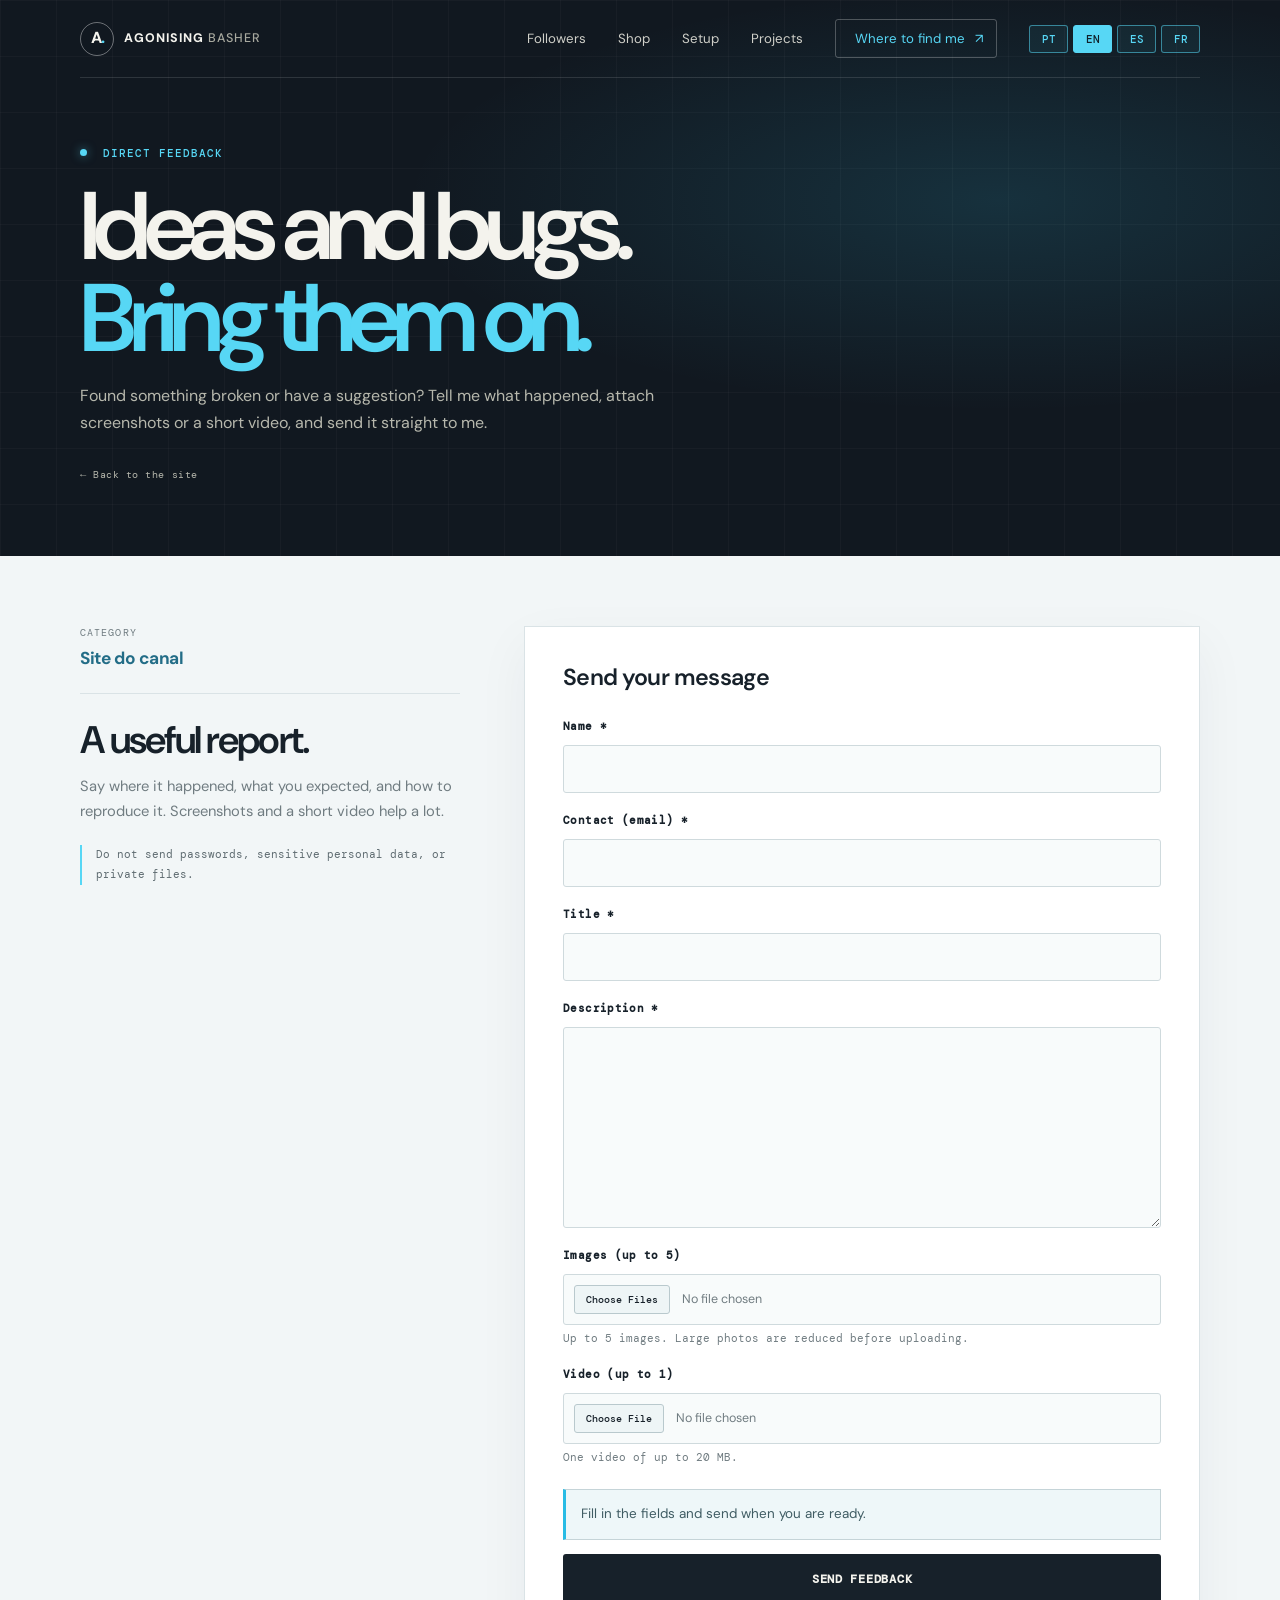
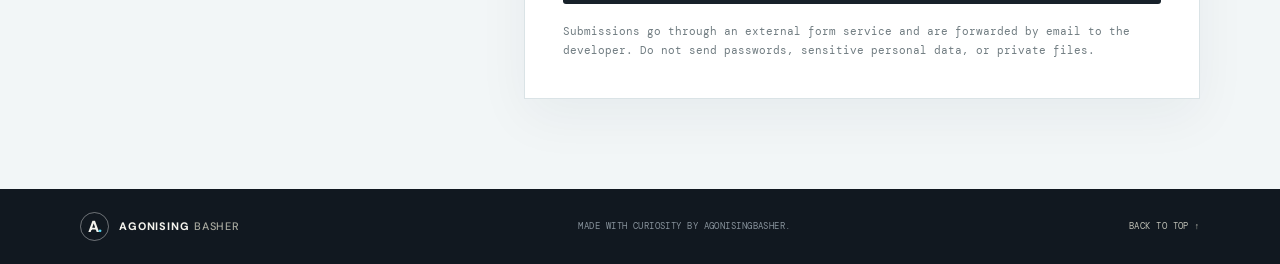
==== commit 7c257310: "Traduzir espanhol e frances de verdade, com seletor de quatro idiomas As opcoes ES/FR abriam o trans" ====
--- a/feedback.html
+++ b/feedback.html
@@ -8,11 +8,11 @@
   <title>Feedback e bugs | AgonisingBasher</title>
   <link rel="icon" type="image/png" sizes="300x300" href="assets/avatar-300x300.png">
   <link rel="apple-touch-icon" href="assets/avatar-300x300.png">
-  <link rel="stylesheet" href="style.css">
-  <link rel="stylesheet" href="twitch.css">
+  <link rel="stylesheet" href="style.css?v=20261102-lang-3">
+  <link rel="stylesheet" href="twitch.css?v=20261102-lang-2">
   <link rel="stylesheet" href="feedback.css">
-  <script src="script.js" defer></script>
-  <script src="feedback-form.js?v=2026.10.31.1" defer></script>
+  <script src="script.js?v=20261102-lang-2" defer></script>
+  <script src="feedback-form.js?v=20261102-lang-2" defer></script>
 </head>
 <body class="feedback-page">
   <header class="site-header">
@@ -27,7 +27,12 @@
         <a href="index.html#setup" data-lang-link data-i18n="navSetup">Setup</a>
         <a href="index.html#portfolio" data-lang-link data-i18n="navPortfolio">Projetos</a>
         <a class="nav-contact" href="index.html#conectar" data-lang-link><span data-i18n="navConnect">Onde me achar</span> <span aria-hidden="true">↗</span></a>
-        <button class="language-toggle" type="button" data-lang-toggle aria-label="Switch to English" title="Switch to English">EN</button>
+        <span class="language-switch" role="group">
+          <button class="language-toggle" type="button" data-lang-option="pt-BR" lang="pt" aria-label="Português">PT</button>
+          <button class="language-toggle" type="button" data-lang-option="en" lang="en" aria-label="English">EN</button>
+          <button class="language-toggle" type="button" data-lang-option="es" lang="es" aria-label="Español">ES</button>
+          <button class="language-toggle" type="button" data-lang-option="fr" lang="fr" aria-label="Français">FR</button>
+        </span>
       </nav>
     </div>
   </header>
--- a/style.css
+++ b/style.css
@@ -83,6 +83,10 @@
 .main-nav .language-toggle { min-width: 39px; padding: 6px 8px; border: 1px solid #57d7f588; border-radius: 3px; background: #57d7f510; color: var(--cyan); cursor: pointer; font: 500 .7rem var(--mono); transition: background .2s ease, color .2s ease; }
 .main-nav .language-toggle:hover { background: var(--cyan); color: #10212a; }
 .main-nav .language-toggle:focus-visible { outline: 2px solid var(--cyan); outline-offset: 3px; }
+/* Os quatro idiomas ficam num grupo so: o nav da 32px entre itens, mas as opcoes
+   entre si precisam de um vao proprio, senao o grupo inteiro parece um so botao. */
+.language-switch { display: inline-flex; gap: 5px; }
+.main-nav .language-toggle[aria-pressed="true"] { border-color: var(--cyan); background: var(--cyan); color: #10212a; }
 .hero { position: relative; overflow: hidden; min-height: 645px; padding: 146px 0 0; background: var(--band-bg); color: var(--band-fg); }
 .hero::after { position: absolute; inset: 0; background: radial-gradient(ellipse at 72% 43%, #38c9ef20, transparent 40%); content: ""; pointer-events: none; }
 .hero-grid { position: absolute; inset: 0; background-image: linear-gradient(#ffffff08 1px, transparent 1px), linear-gradient(90deg, #ffffff08 1px, transparent 1px); background-size: 56px 56px; mask-image: linear-gradient(90deg, transparent, #000 55%, #000); opacity: .5; }
@@ -198,6 +202,13 @@
 .feedback-invite { margin: 26px 0 0; color: #9b9c93; font-size: .82rem; }
 .feedback-invite a { color: var(--cyan); font-weight: 600; text-underline-offset: 4px; }
 
+@media (max-width: 900px) {
+  /* Medido aos 860px: com os quatro idiomas a linha nao cabe e o flex espreme
+     "Onde me achar" ate quebrar em tres linhas. Folga menor e linha inteira que desce. */
+  .main-nav { gap: 22px; flex-wrap: wrap; row-gap: 8px; }
+  .main-nav a { white-space: nowrap; }
+}
+
 @media (max-width: 800px) {
   .hero { min-height: auto; padding-top: 125px; }
   .hero-inner { grid-template-columns: 1fr .8fr; gap: 15px; }
@@ -208,6 +219,10 @@
   .about-layout { gap: 45px; }
   .project-image { height: 205px; }
   .project-content { padding: 17px; }
+  /* Entre 621 e 800px os quatro idiomas nao cabem numa linha: sem isto o flex aperta
+     os links e quebra o texto dentro do rotulo. Descer a linha inteira e mais limpo. */
+  .main-nav { flex-wrap: wrap; row-gap: 8px; }
+  .main-nav a { white-space: nowrap; }
 }
 
 @media (max-width: 620px) {
@@ -218,7 +233,8 @@
   .brand-mark { width: 30px; height: 30px; }
   .main-nav { width: 100%; justify-content: space-between; gap: 6px; font-size: .7rem; }
   .main-nav .nav-contact { padding: 5px 8px; }
-  .main-nav .language-toggle { min-width: 34px; padding-inline: 5px; }
+  .main-nav .language-toggle { min-width: 28px; padding: 6px 4px; }
+  .language-switch { gap: 3px; }
   .hero { padding-top: 115px; }
   .hero-inner { grid-template-columns: 1fr; gap: 0; }
   .hero h1 { font-size: clamp(3.35rem, 13vw, 5rem); }
--- a/twitch.css
+++ b/twitch.css
@@ -196,6 +196,7 @@
 /* ---- linhas de link ---- */
 .ag-link-handle { color: var(--band-muted); font: .72rem var(--mono); }
 .ag-link-arrow { color: var(--band-accent); }
+.ag-link-description { display: block; margin-top: 5px; color: var(--band-muted); font-size: .72rem; font-weight: 400; }
 .ag-link-note { margin-left: 7px; color: var(--band-muted); font-size: .68rem; }
 .band--navy .social-links a:hover .ag-link-handle { color: var(--band-accent); }
 
